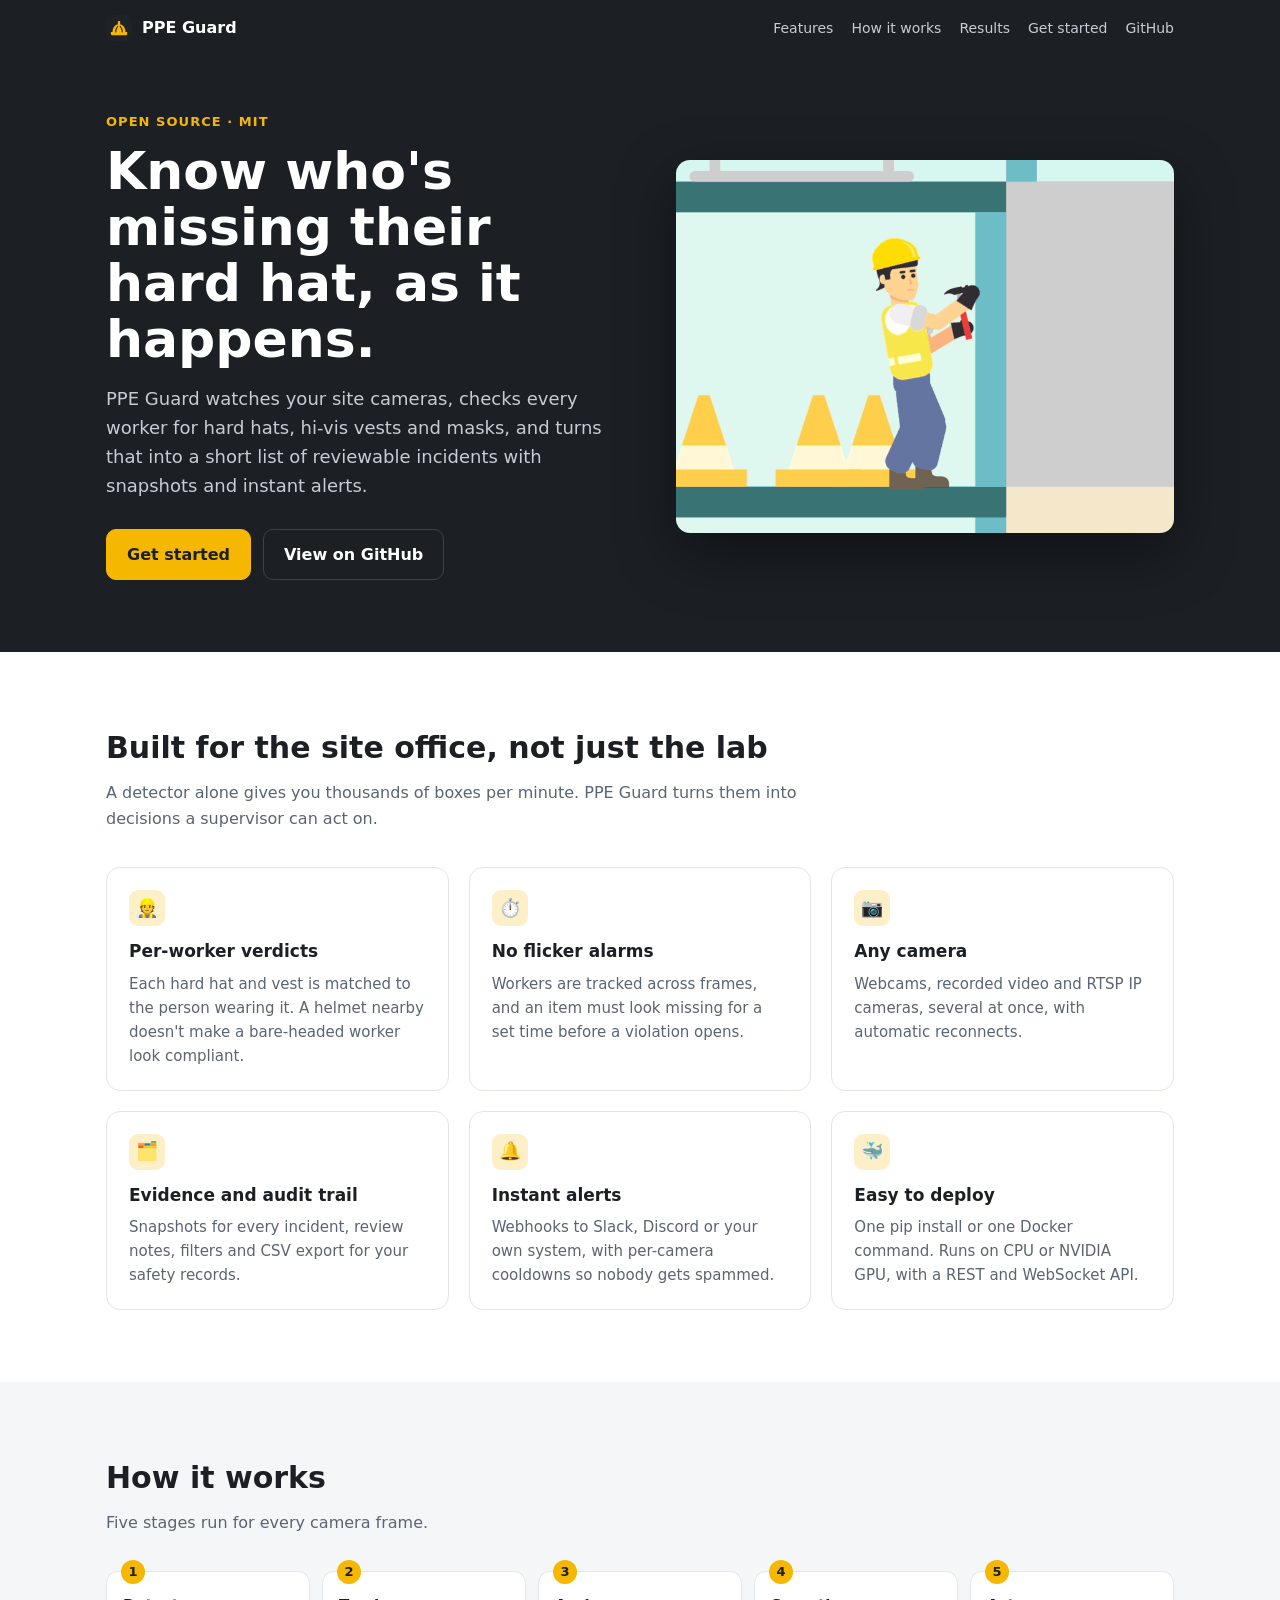
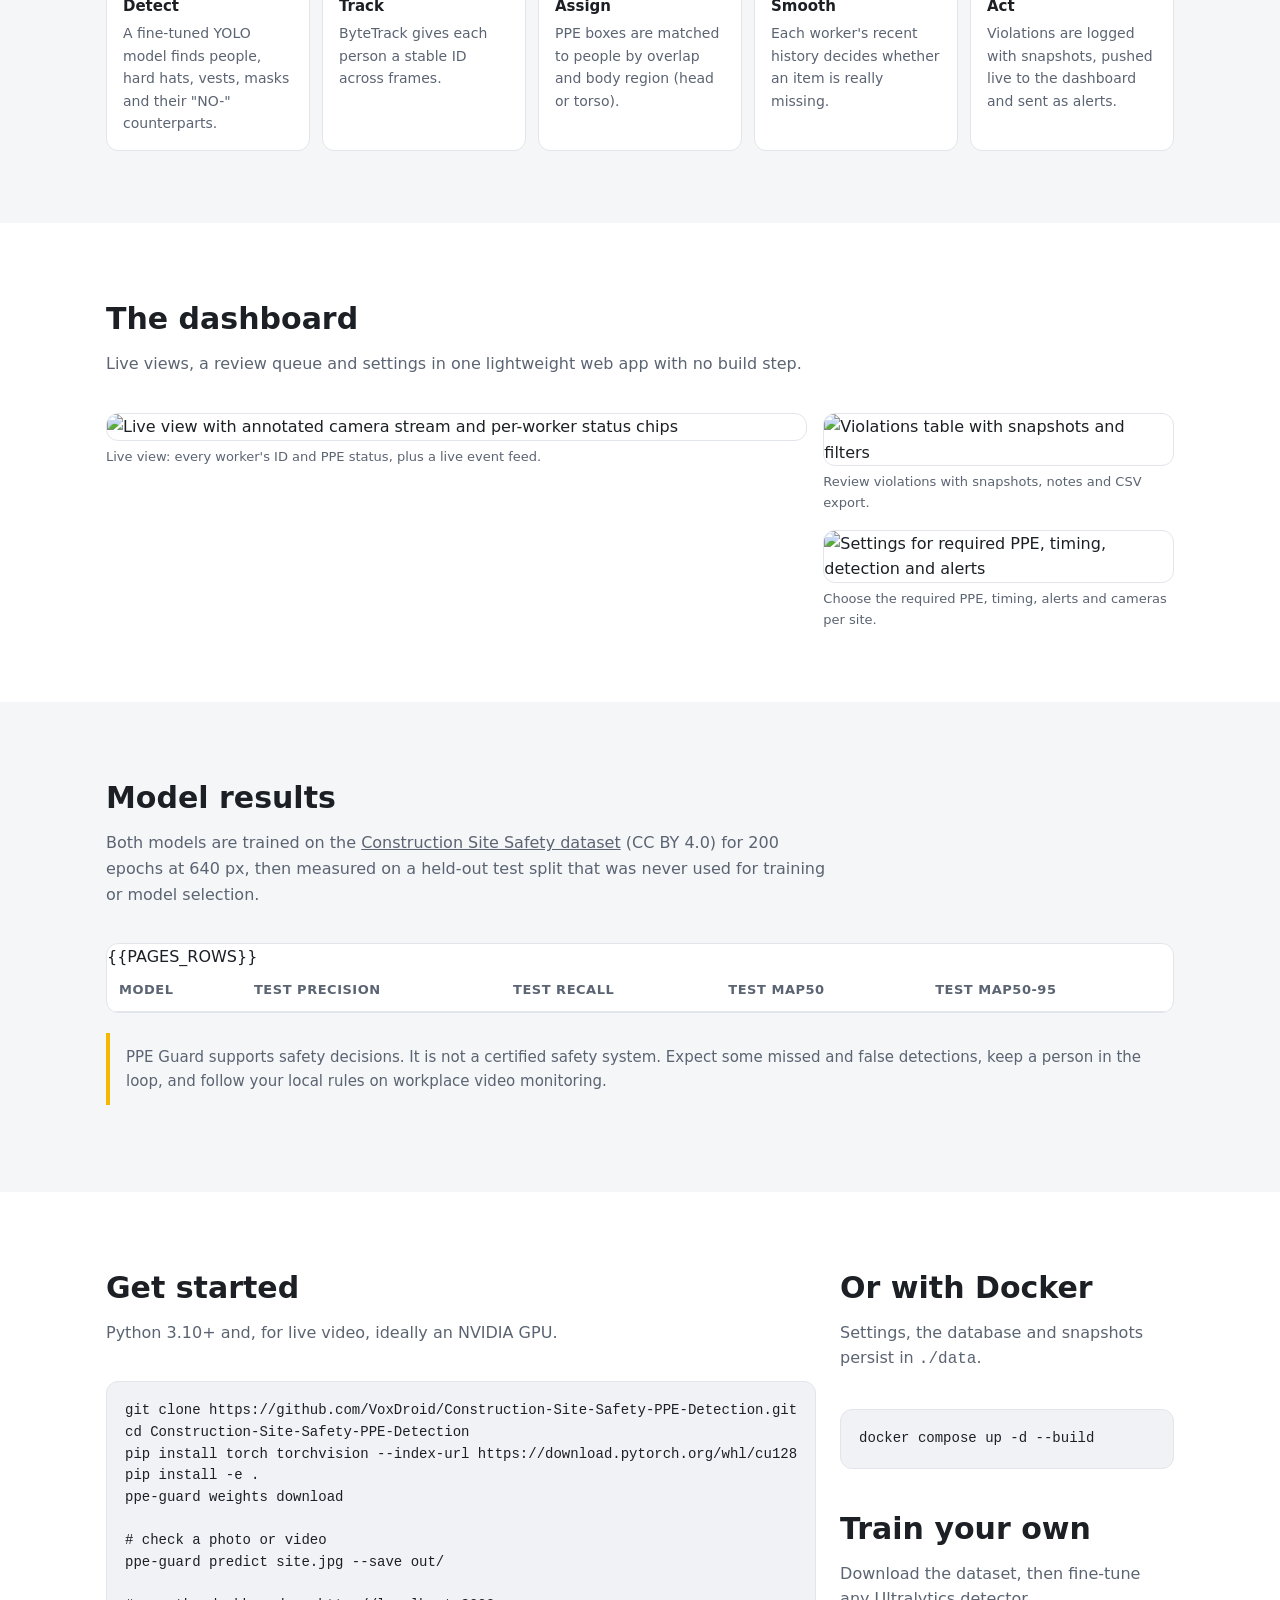
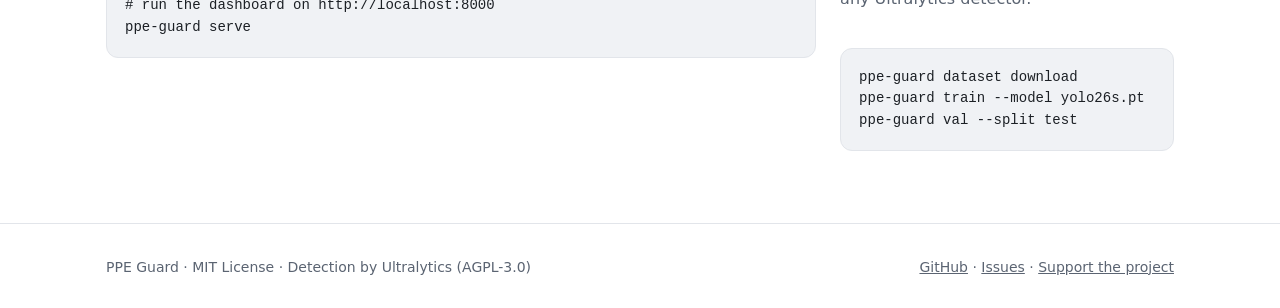
==== docs/index.html @ 32b02dff "Rewrite README, add landing page, changelog and contributing guide Metrics are re-measured with ppe-" ====
<!doctype html>
<html lang="en">
<head>
  <meta charset="utf-8">
  <meta name="viewport" content="width=device-width, initial-scale=1">
  <title>PPE Guard | Construction site PPE detection</title>
  <meta name="description" content="Open-source, real-time PPE compliance monitoring for construction sites. YOLO detection, per-worker tracking, violation snapshots, alerts and a web dashboard.">
  <meta property="og:title" content="PPE Guard">
  <meta property="og:description" content="Real-time PPE compliance monitoring for construction sites, judged per worker.">
  <meta property="og:image" content="assets/ppe.webp">
  <link rel="icon" href="assets/favicon.svg" type="image/svg+xml">
  <style>
    :root {
      --bg: #ffffff; --bg-2: #f5f6f8; --text: #1c2025; --muted: #5b6472; --border: #e2e5ea;
      --accent: #f5b700; --ink: #1c2025; --ok: #2e9e4f; --bad: #d93a3a; --code: #f0f2f5;
    }
    @media (prefers-color-scheme: dark) {
      :root:not([data-theme="light"]) {
        --bg: #111418; --bg-2: #181c22; --text: #e6e8eb; --muted: #98a2b3; --border: #2a3039; --code: #1f242c;
      }
    }
    :root[data-theme="dark"] { --bg: #111418; --bg-2: #181c22; --text: #e6e8eb; --muted: #98a2b3; --border: #2a3039; --code: #1f242c; }
    * { box-sizing: border-box; }
    html { scroll-behavior: smooth; }
    body { margin: 0; background: var(--bg); color: var(--text); font: 16px/1.6 system-ui, -apple-system, "Segoe UI", Roboto, sans-serif; }
    a { color: inherit; }
    img { max-width: 100%; display: block; }
    .wrap { max-width: 1100px; margin: 0 auto; padding: 0 16px; }
    nav { position: sticky; top: 0; z-index: 5; background: #1c2025; color: #fff; }
    nav .wrap { display: flex; align-items: center; gap: 20px; height: 56px; }
    nav .brand { display: flex; gap: 10px; align-items: center; font-weight: 700; text-decoration: none; }
    nav .links { margin-left: auto; display: flex; gap: 18px; font-size: 14px; }
    nav .links a { text-decoration: none; color: #c7ccd4; }
    nav .links a:hover { color: #fff; }
    .hero { background: #1c2025; color: #fff; padding: 56px 0 72px; }
    .hero .wrap { display: grid; grid-template-columns: 1.05fr 1fr; gap: 48px; align-items: center; }
    .eyebrow { color: var(--accent); font-weight: 700; letter-spacing: .08em; text-transform: uppercase; font-size: 13px; }
    h1 { font-size: clamp(34px, 5vw, 52px); line-height: 1.08; margin: 10px 0 18px; }
    .hero p { color: #c7ccd4; font-size: 18px; margin: 0 0 28px; }
    .btns { display: flex; gap: 12px; flex-wrap: wrap; }
    .btn { display: inline-block; padding: 12px 20px; border-radius: 10px; font-weight: 600; text-decoration: none; border: 1px solid #3a414c; }
    .btn.primary { background: var(--accent); color: var(--ink); border-color: var(--accent); }
    .hero img { border-radius: 14px; box-shadow: 0 20px 60px rgba(0,0,0,.45); }
    section { padding: 72px 0; }
    section.alt { background: var(--bg-2); }
    h2 { font-size: 30px; margin: 0 0 8px; }
    .lead { color: var(--muted); margin: 0 0 36px; max-width: 720px; }
    .grid { display: grid; grid-template-columns: repeat(3, minmax(0, 1fr)); gap: 20px; }
    .card { background: var(--bg); border: 1px solid var(--border); border-radius: 14px; padding: 22px; }
    .alt .card { background: var(--bg); }
    .card h3 { margin: 0 0 6px; font-size: 17px; }
    .card p { margin: 0; color: var(--muted); font-size: 15px; }
    .icon { width: 36px; height: 36px; border-radius: 9px; background: color-mix(in srgb, var(--accent) 22%, transparent); display: grid; place-items: center; margin-bottom: 12px; font-size: 18px; }
    .steps { display: grid; grid-template-columns: repeat(5, minmax(0, 1fr)); gap: 12px; counter-reset: s; }
    .step { border: 1px solid var(--border); border-radius: 12px; padding: 16px; background: var(--bg); position: relative; }
    .step::before { counter-increment: s; content: counter(s); position: absolute; top: -12px; left: 14px; background: var(--accent); color: var(--ink); width: 24px; height: 24px; border-radius: 50%; display: grid; place-items: center; font-weight: 700; font-size: 13px; }
    .step h3 { margin: 6px 0 4px; font-size: 15px; }
    .step p { margin: 0; font-size: 14px; color: var(--muted); }
    .shots { display: grid; grid-template-columns: 2fr 1fr; gap: 16px; }
    .shots figure { margin: 0; }
    .shots img { border-radius: 12px; border: 1px solid var(--border); }
    .shots figcaption { font-size: 13px; color: var(--muted); margin-top: 6px; }
    .shots .stack { display: grid; gap: 16px; }
    table { width: 100%; border-collapse: collapse; font-variant-numeric: tabular-nums; }
    th, td { text-align: left; padding: 10px 12px; border-bottom: 1px solid var(--border); }
    th { font-size: 13px; color: var(--muted); text-transform: uppercase; letter-spacing: .04em; }
    .table-wrap { overflow-x: auto; border: 1px solid var(--border); border-radius: 12px; background: var(--bg); }
    pre { background: var(--code); border: 1px solid var(--border); border-radius: 12px; padding: 18px; overflow-x: auto; font-size: 14px; line-height: 1.55; margin: 0; }
    code { font-family: ui-monospace, SFMono-Regular, Consolas, monospace; }
    .two { display: grid; grid-template-columns: 1fr 1fr; gap: 24px; align-items: start; }
    .note { border-left: 4px solid var(--accent); padding: 12px 16px; background: var(--bg-2); border-radius: 0 10px 10px 0; color: var(--muted); font-size: 15px; }
    footer { padding: 32px 0; color: var(--muted); font-size: 14px; border-top: 1px solid var(--border); }
    footer .wrap { display: flex; gap: 16px; flex-wrap: wrap; justify-content: space-between; }
    @media (max-width: 900px) {
      .hero .wrap, .two, .shots { grid-template-columns: 1fr; }
      .grid { grid-template-columns: 1fr 1fr; }
      .steps { grid-template-columns: 1fr 1fr; row-gap: 24px; }
    }
    @media (max-width: 600px) {
      nav .links a:not(.gh) { display: none; }
      .grid, .steps { grid-template-columns: 1fr; }
      section { padding: 52px 0; }
    }
  </style>
</head>
<body>
  <nav>
    <div class="wrap">
      <a class="brand" href="#"><img src="assets/favicon.svg" alt="" width="26" height="26"> PPE Guard</a>
      <div class="links">
        <a href="#features">Features</a>
        <a href="#how">How it works</a>
        <a href="#results">Results</a>
        <a href="#start">Get started</a>
        <a class="gh" href="https://github.com/VoxDroid/Construction-Site-Safety-PPE-Detection">GitHub</a>
      </div>
    </div>
  </nav>

  <header class="hero">
    <div class="wrap">
      <div>
        <div class="eyebrow">Open source · MIT</div>
        <h1>Know who's missing their hard hat, as it happens.</h1>
        <p>PPE Guard watches your site cameras, checks every worker for hard hats, hi-vis vests and masks, and turns that into a short list of reviewable incidents with snapshots and instant alerts.</p>
        <div class="btns">
          <a class="btn primary" href="#start">Get started</a>
          <a class="btn" href="https://github.com/VoxDroid/Construction-Site-Safety-PPE-Detection">View on GitHub</a>
        </div>
      </div>
      <img src="assets/demo.gif" alt="Detection boxes around workers' hard hats and vests on a construction site" width="560">
    </div>
  </header>

  <section id="features">
    <div class="wrap">
      <h2>Built for the site office, not just the lab</h2>
      <p class="lead">A detector alone gives you thousands of boxes per minute. PPE Guard turns them into decisions a supervisor can act on.</p>
      <div class="grid">
        <div class="card"><div class="icon">👷</div><h3>Per-worker verdicts</h3><p>Each hard hat and vest is matched to the person wearing it. A helmet nearby doesn't make a bare-headed worker look compliant.</p></div>
        <div class="card"><div class="icon">⏱️</div><h3>No flicker alarms</h3><p>Workers are tracked across frames, and an item must look missing for a set time before a violation opens.</p></div>
        <div class="card"><div class="icon">📷</div><h3>Any camera</h3><p>Webcams, recorded video and RTSP IP cameras, several at once, with automatic reconnects.</p></div>
        <div class="card"><div class="icon">🗂️</div><h3>Evidence and audit trail</h3><p>Snapshots for every incident, review notes, filters and CSV export for your safety records.</p></div>
        <div class="card"><div class="icon">🔔</div><h3>Instant alerts</h3><p>Webhooks to Slack, Discord or your own system, with per-camera cooldowns so nobody gets spammed.</p></div>
        <div class="card"><div class="icon">🐳</div><h3>Easy to deploy</h3><p>One pip install or one Docker command. Runs on CPU or NVIDIA GPU, with a REST and WebSocket API.</p></div>
      </div>
    </div>
  </section>

  <section id="how" class="alt">
    <div class="wrap">
      <h2>How it works</h2>
      <p class="lead">Five stages run for every camera frame.</p>
      <div class="steps">
        <div class="step"><h3>Detect</h3><p>A fine-tuned YOLO model finds people, hard hats, vests, masks and their "NO-" counterparts.</p></div>
        <div class="step"><h3>Track</h3><p>ByteTrack gives each person a stable ID across frames.</p></div>
        <div class="step"><h3>Assign</h3><p>PPE boxes are matched to people by overlap and body region (head or torso).</p></div>
        <div class="step"><h3>Smooth</h3><p>Each worker's recent history decides whether an item is really missing.</p></div>
        <div class="step"><h3>Act</h3><p>Violations are logged with snapshots, pushed live to the dashboard and sent as alerts.</p></div>
      </div>
    </div>
  </section>

  <section>
    <div class="wrap">
      <h2>The dashboard</h2>
      <p class="lead">Live views, a review queue and settings in one lightweight web app with no build step.</p>
      <div class="shots">
        <figure><img src="assets/dashboard-live.png" alt="Live view with annotated camera stream and per-worker status chips" loading="lazy"><figcaption>Live view: every worker's ID and PPE status, plus a live event feed.</figcaption></figure>
        <div class="stack">
          <figure><img src="assets/dashboard-violations.png" alt="Violations table with snapshots and filters" loading="lazy"><figcaption>Review violations with snapshots, notes and CSV export.</figcaption></figure>
          <figure><img src="assets/dashboard-settings.png" alt="Settings for required PPE, timing, detection and alerts" loading="lazy"><figcaption>Choose the required PPE, timing, alerts and cameras per site.</figcaption></figure>
        </div>
      </div>
    </div>
  </section>

  <section id="results" class="alt">
    <div class="wrap">
      <h2>Model results</h2>
      <p class="lead">Both models are trained on the <a href="https://universe.roboflow.com/roboflow-universe-projects/construction-site-safety">Construction Site Safety dataset</a> (CC BY 4.0) for 200 epochs at 640 px, then measured on a held-out test split that was never used for training or model selection.</p>
      <div class="table-wrap">
        <table>
          <thead><tr><th>Model</th><th>Test precision</th><th>Test recall</th><th>Test mAP50</th><th>Test mAP50-95</th></tr></thead>
          <tbody>
            {{PAGES_ROWS}}
          </tbody>
        </table>
      </div>
      <p class="note" style="margin-top:20px">PPE Guard supports safety decisions. It is not a certified safety system. Expect some missed and false detections, keep a person in the loop, and follow your local rules on workplace video monitoring.</p>
    </div>
  </section>

  <section id="start">
    <div class="wrap two">
      <div>
        <h2>Get started</h2>
        <p class="lead">Python 3.10+ and, for live video, ideally an NVIDIA GPU.</p>
<pre><code>git clone https://github.com/VoxDroid/Construction-Site-Safety-PPE-Detection.git
cd Construction-Site-Safety-PPE-Detection
pip install torch torchvision --index-url https://download.pytorch.org/whl/cu128
pip install -e .
ppe-guard weights download

# check a photo or video
ppe-guard predict site.jpg --save out/

# run the dashboard on http://localhost:8000
ppe-guard serve</code></pre>
      </div>
      <div>
        <h2>Or with Docker</h2>
        <p class="lead">Settings, the database and snapshots persist in <code>./data</code>.</p>
<pre><code>docker compose up -d --build</code></pre>
        <h2 style="margin-top:36px">Train your own</h2>
        <p class="lead">Download the dataset, then fine-tune any Ultralytics detector.</p>
<pre><code>ppe-guard dataset download
ppe-guard train --model yolo26s.pt
ppe-guard val --split test</code></pre>
      </div>
    </div>
  </section>

  <footer>
    <div class="wrap">
      <span>PPE Guard · MIT License · Detection by Ultralytics (AGPL-3.0)</span>
      <span><a href="https://github.com/VoxDroid/Construction-Site-Safety-PPE-Detection">GitHub</a> · <a href="https://github.com/VoxDroid/Construction-Site-Safety-PPE-Detection/issues">Issues</a> · <a href="https://ko-fi.com/izeno">Support the project</a></span>
    </div>
  </footer>
</body>
</html>
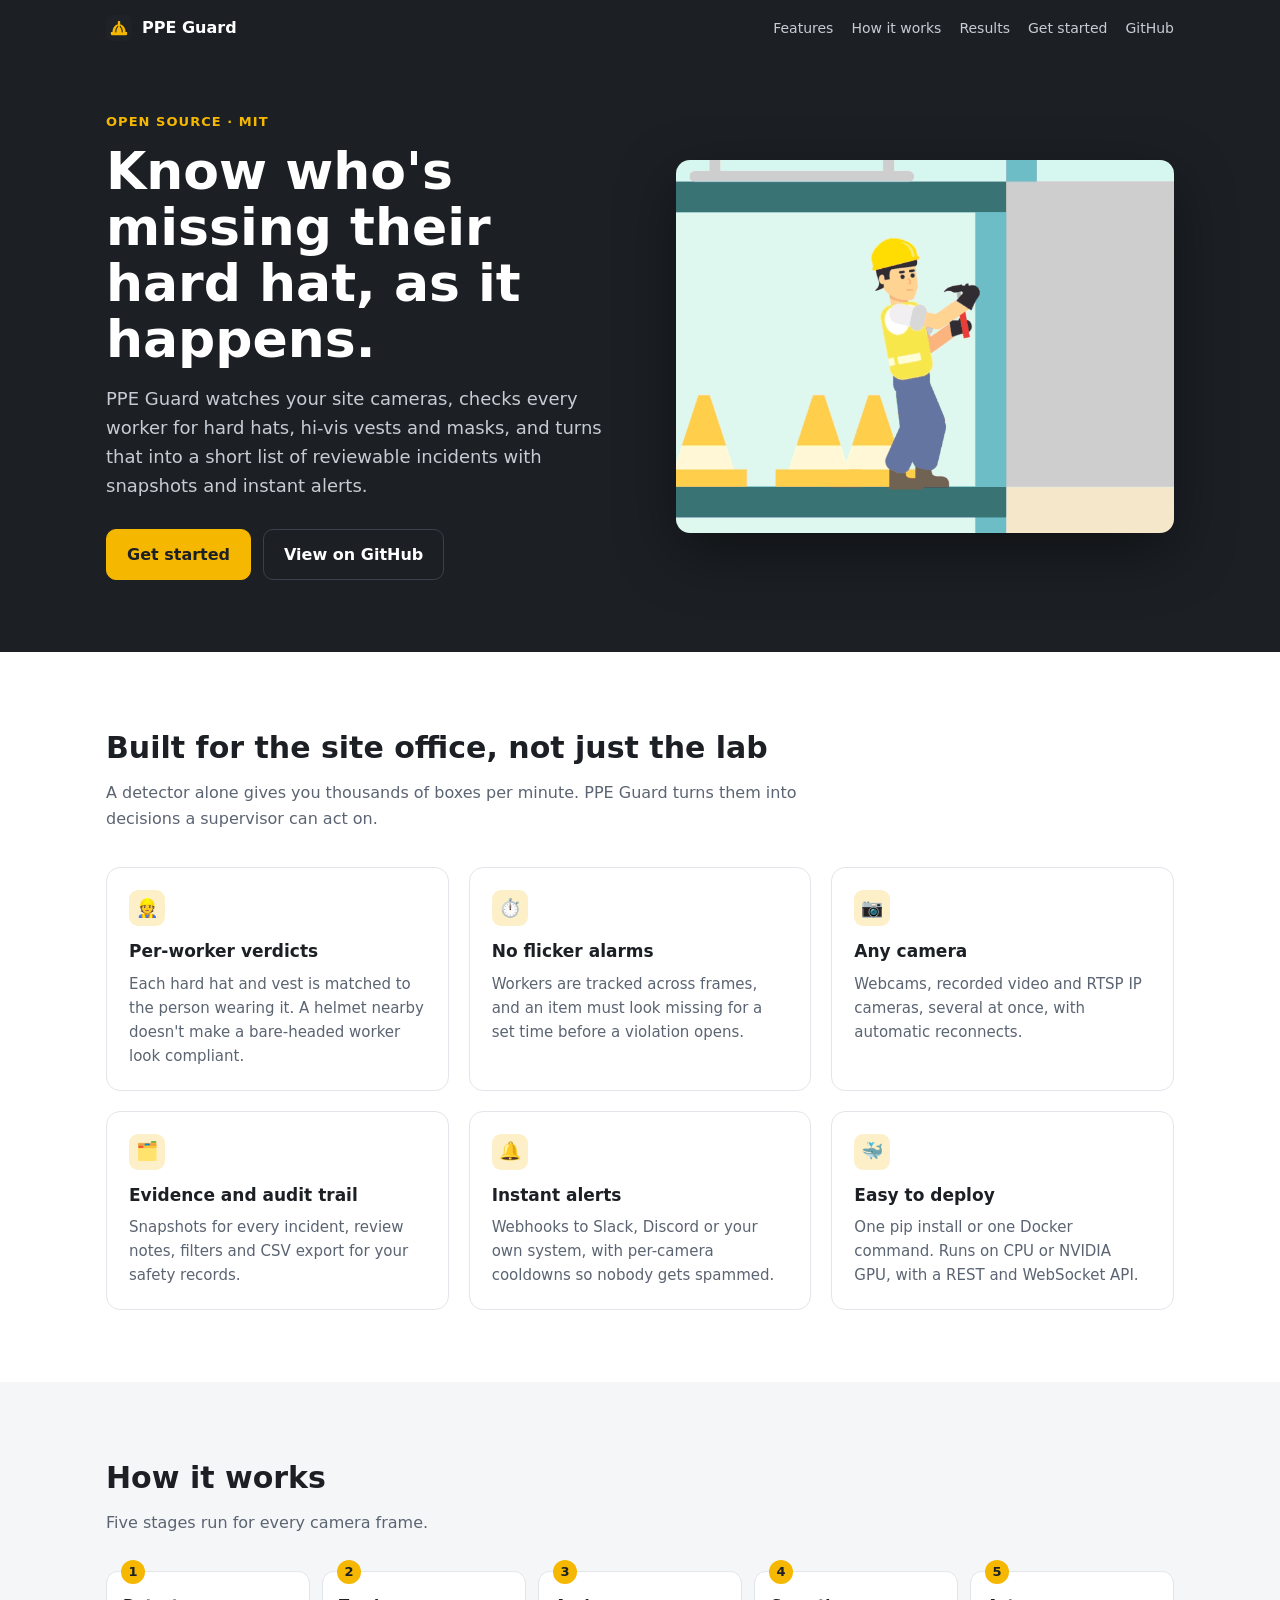
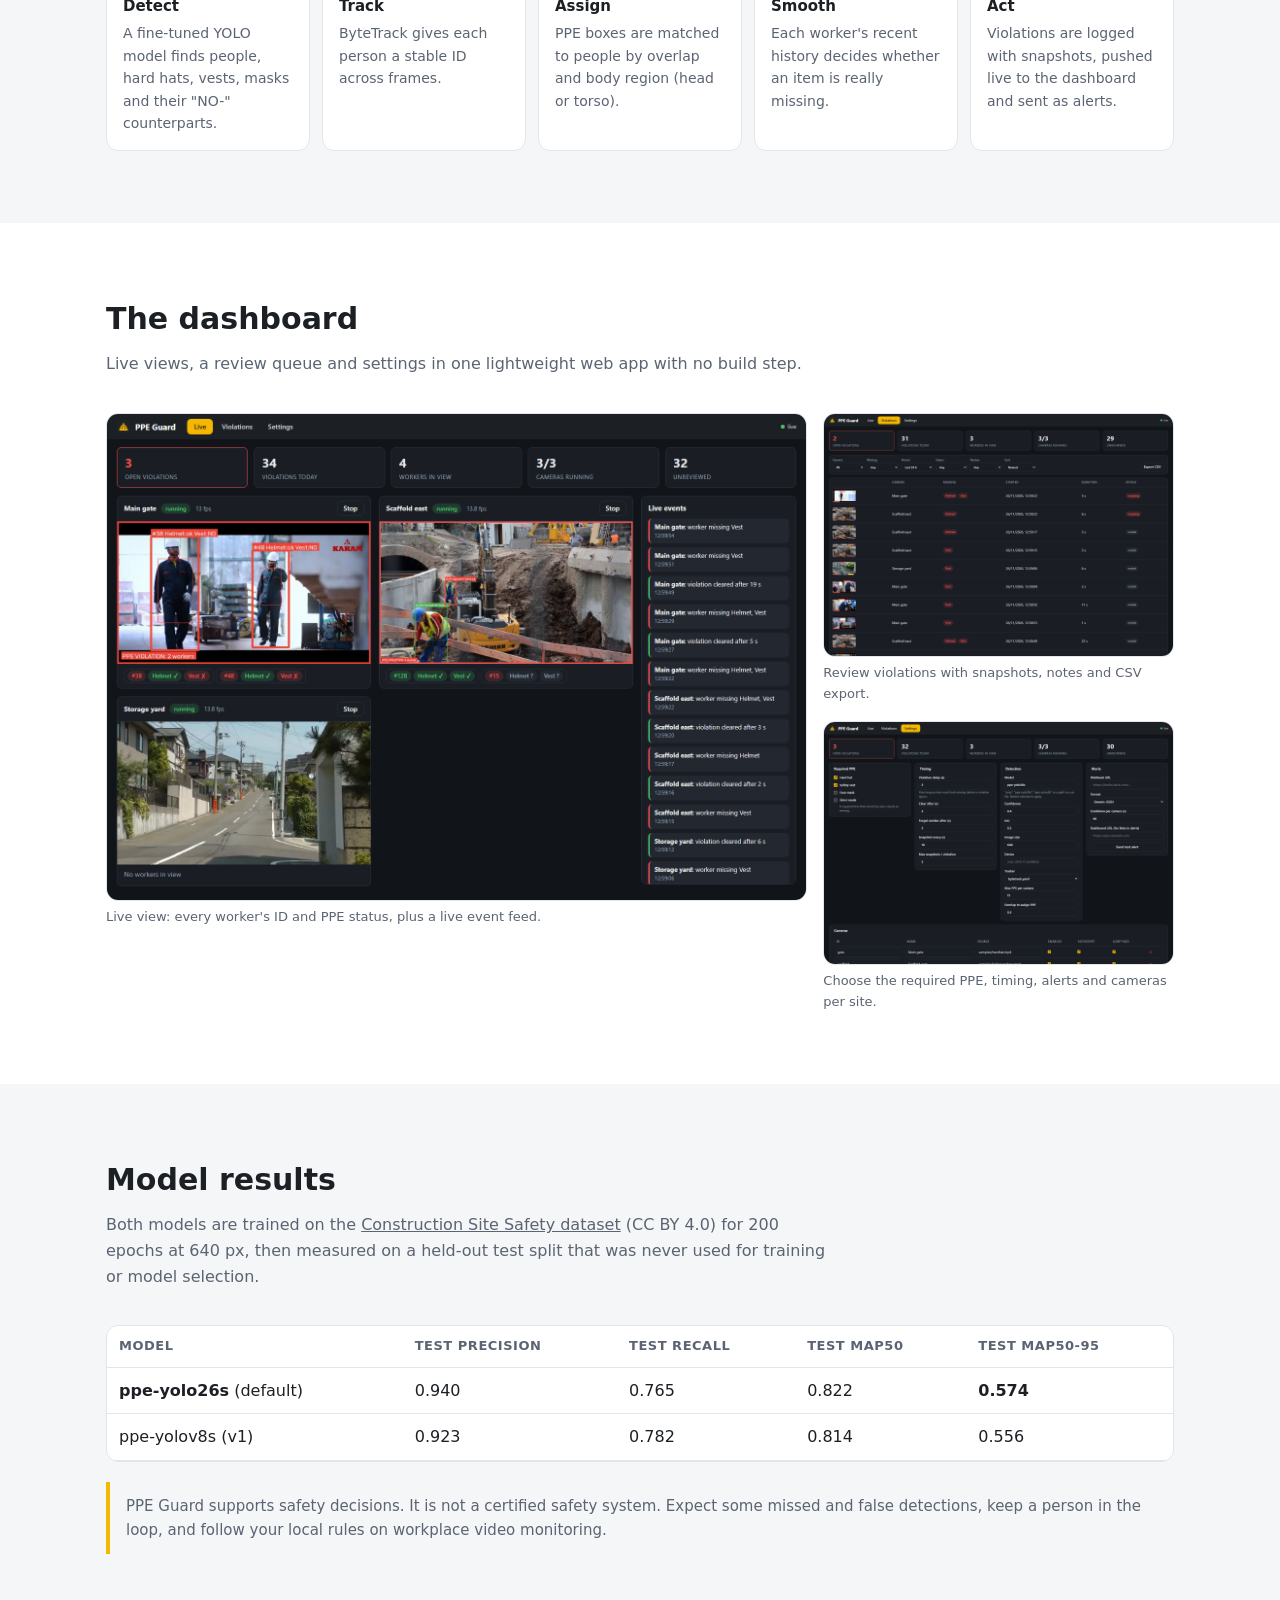
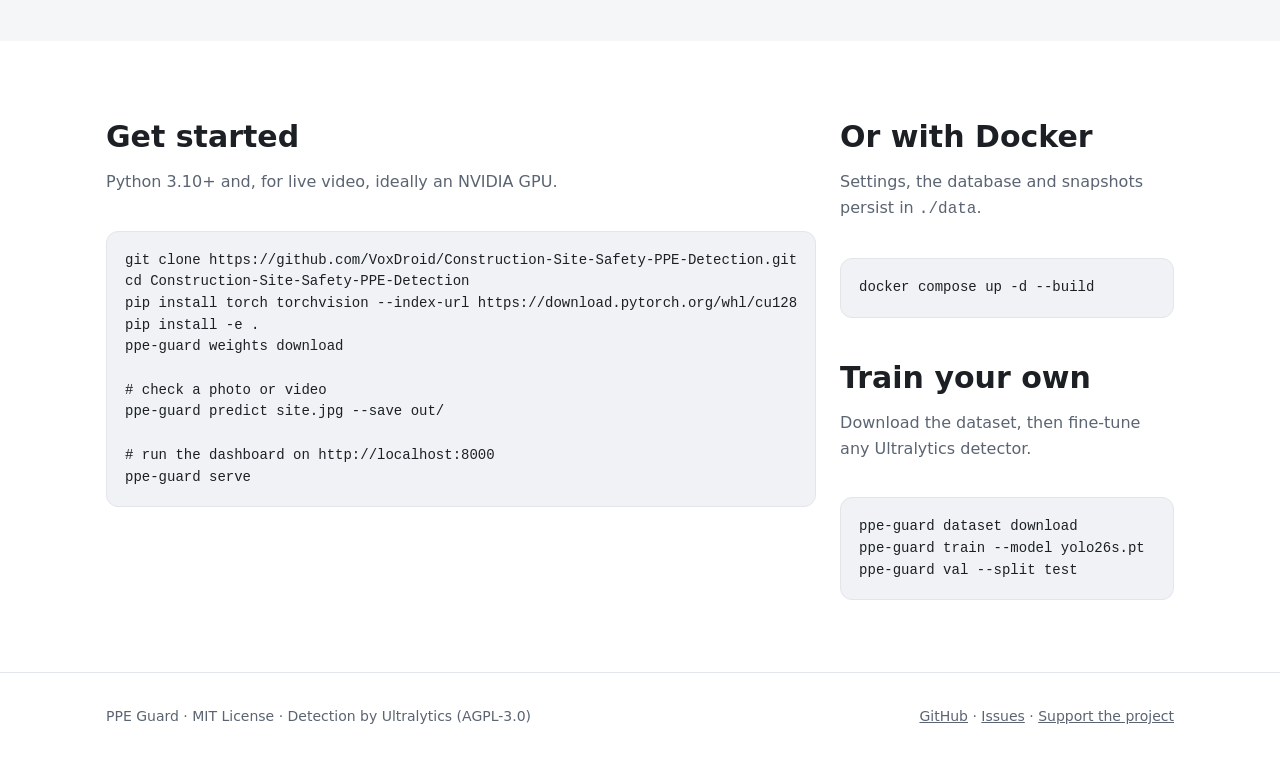
==== commit a1a42aee: "Add YOLO26s results, fill in model metrics and dashboard screenshots YOLO26s (200 epochs) is the def" ====
--- a/docs/index.html
+++ b/docs/index.html
@@ -163,7 +163,8 @@
         <table>
           <thead><tr><th>Model</th><th>Test precision</th><th>Test recall</th><th>Test mAP50</th><th>Test mAP50-95</th></tr></thead>
           <tbody>
-            {{PAGES_ROWS}}
+            <tr><td><strong>ppe-yolo26s</strong> (default)</td><td>0.940</td><td>0.765</td><td>0.822</td><td><strong>0.574</strong></td></tr>
+            <tr><td>ppe-yolov8s (v1)</td><td>0.923</td><td>0.782</td><td>0.814</td><td>0.556</td></tr>
           </tbody>
         </table>
       </div>
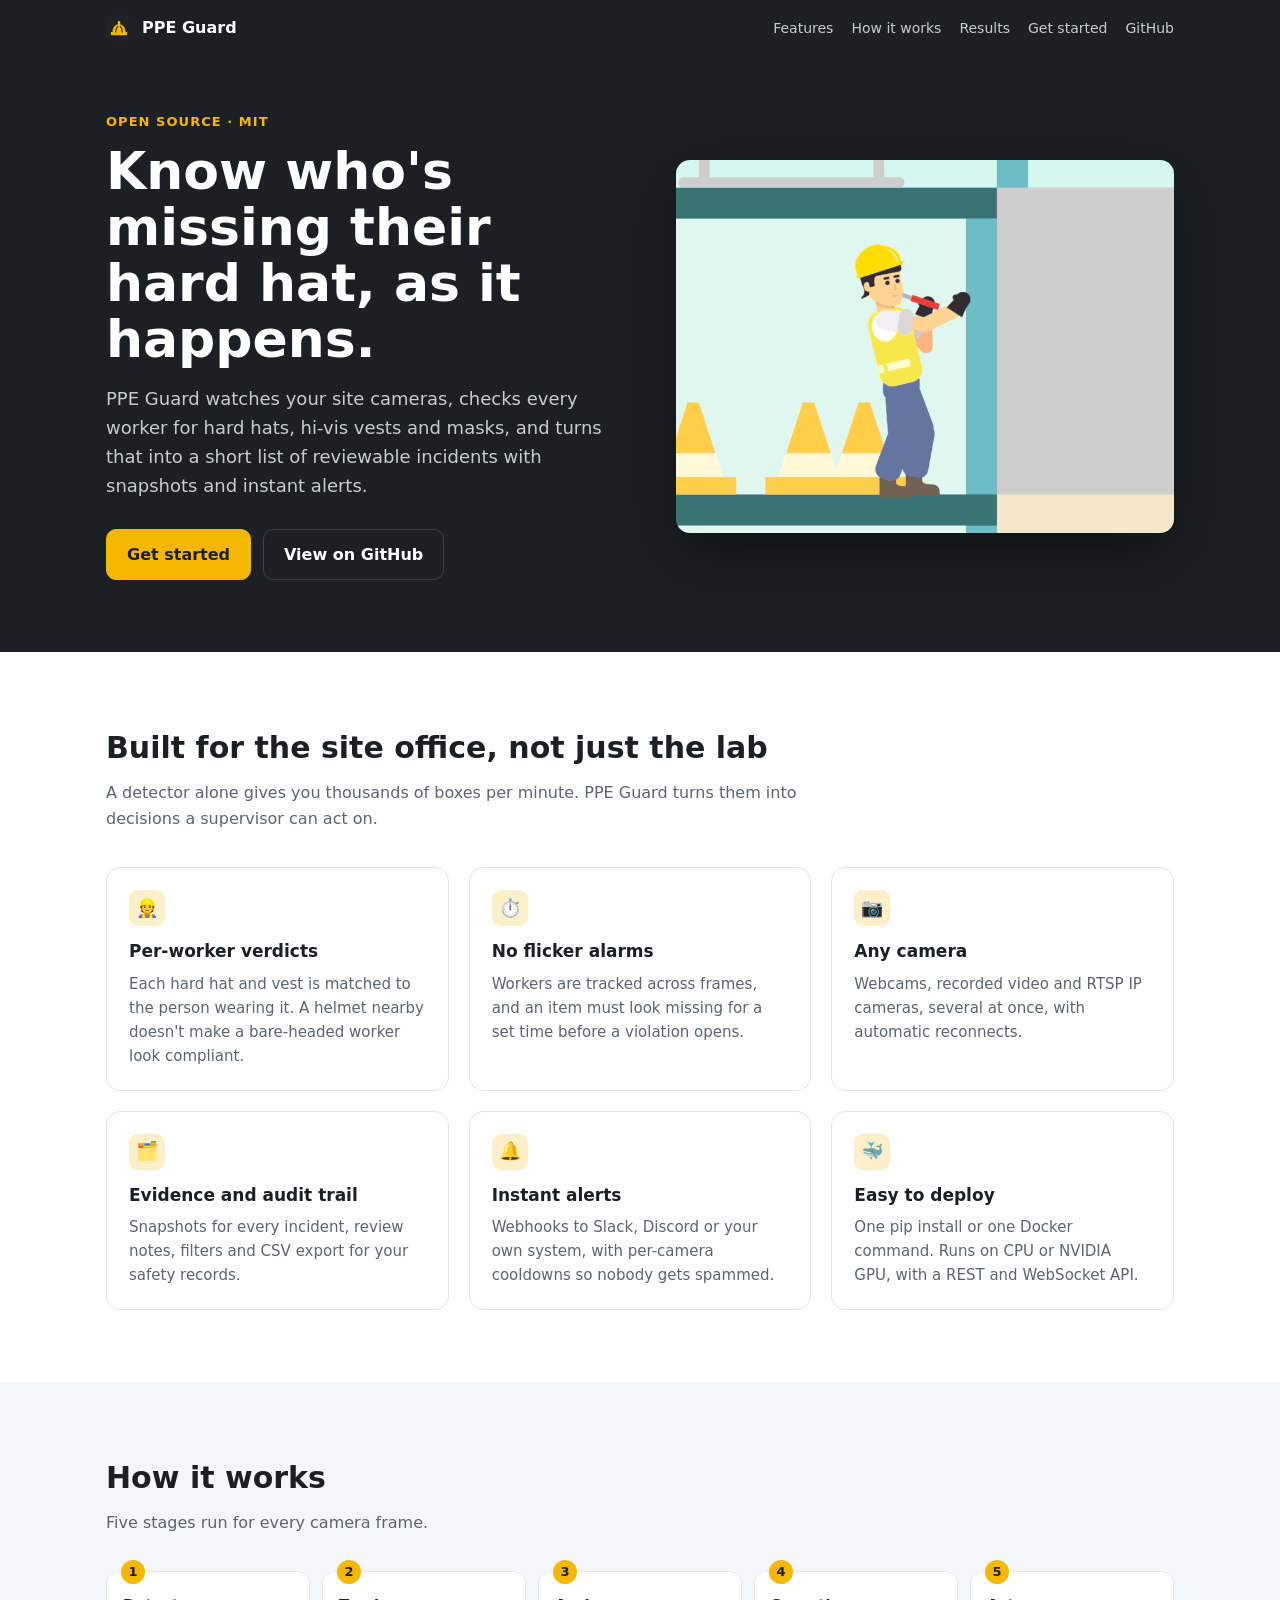
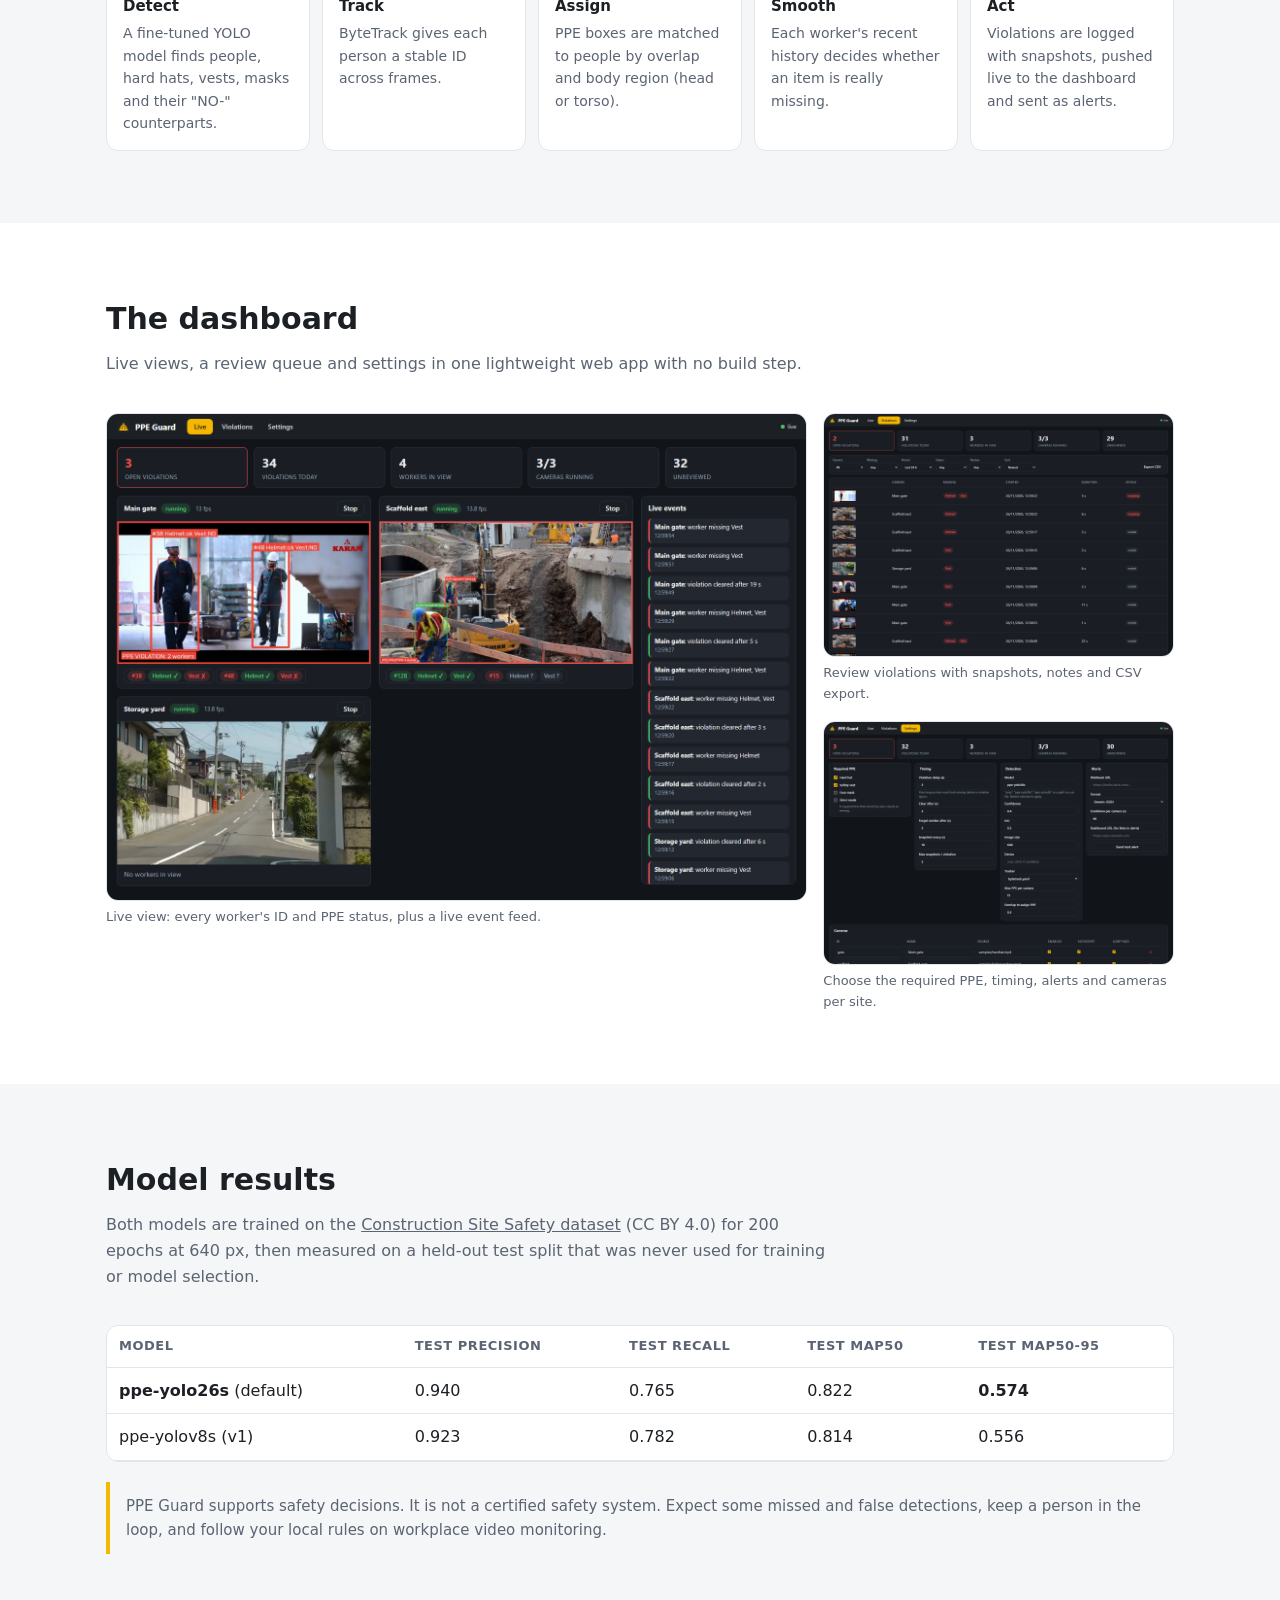
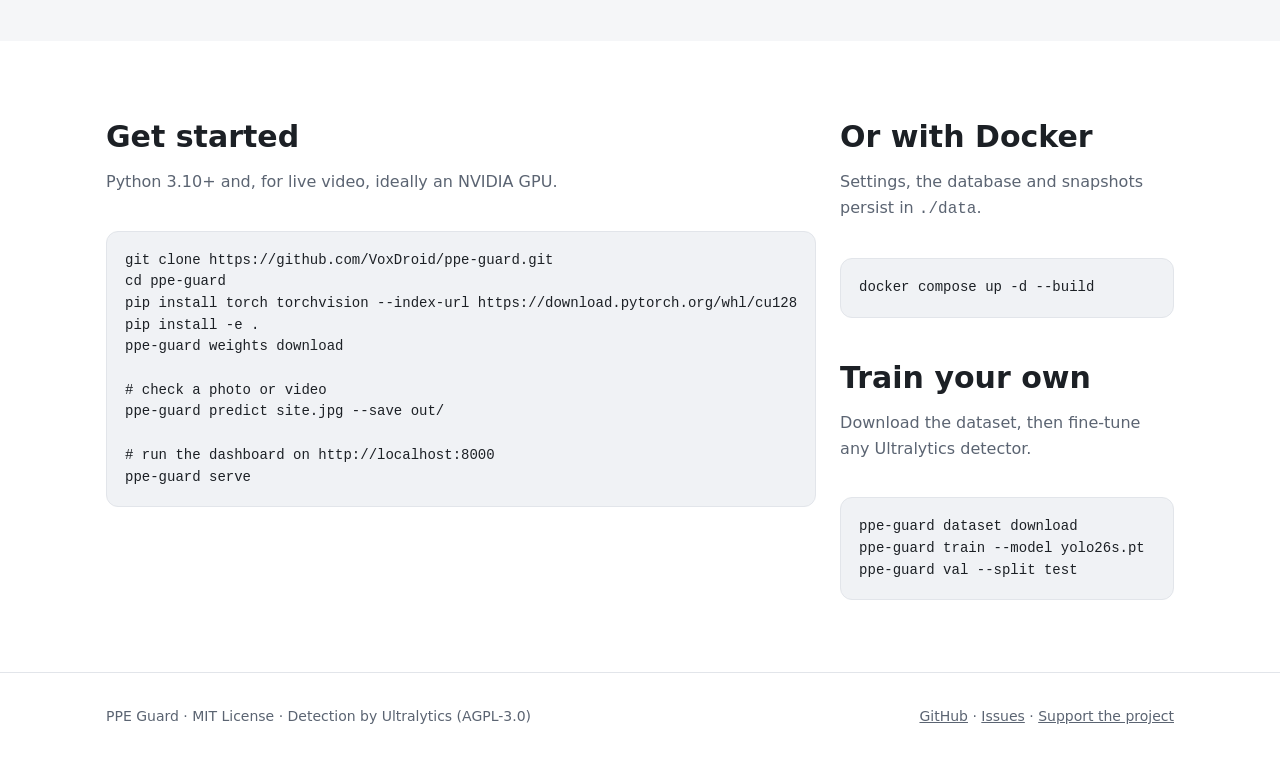
==== commit f5a6c3e2: "Add zones, analytics, reports, login, violation clips and Analyze - Zones per camera: PPE zones (wit" ====
--- a/docs/index.html
+++ b/docs/index.html
@@ -92,7 +92,7 @@
         <a href="#how">How it works</a>
         <a href="#results">Results</a>
         <a href="#start">Get started</a>
-        <a class="gh" href="https://github.com/VoxDroid/Construction-Site-Safety-PPE-Detection">GitHub</a>
+        <a class="gh" href="https://github.com/VoxDroid/ppe-guard">GitHub</a>
       </div>
     </div>
   </nav>
@@ -105,7 +105,7 @@
         <p>PPE Guard watches your site cameras, checks every worker for hard hats, hi-vis vests and masks, and turns that into a short list of reviewable incidents with snapshots and instant alerts.</p>
         <div class="btns">
           <a class="btn primary" href="#start">Get started</a>
-          <a class="btn" href="https://github.com/VoxDroid/Construction-Site-Safety-PPE-Detection">View on GitHub</a>
+          <a class="btn" href="https://github.com/VoxDroid/ppe-guard">View on GitHub</a>
         </div>
       </div>
       <img src="assets/demo.gif" alt="Detection boxes around workers' hard hats and vests on a construction site" width="560">
@@ -177,8 +177,8 @@
       <div>
         <h2>Get started</h2>
         <p class="lead">Python 3.10+ and, for live video, ideally an NVIDIA GPU.</p>
-<pre><code>git clone https://github.com/VoxDroid/Construction-Site-Safety-PPE-Detection.git
-cd Construction-Site-Safety-PPE-Detection
+<pre><code>git clone https://github.com/VoxDroid/ppe-guard.git
+cd ppe-guard
 pip install torch torchvision --index-url https://download.pytorch.org/whl/cu128
 pip install -e .
 ppe-guard weights download
@@ -205,7 +205,7 @@
   <footer>
     <div class="wrap">
       <span>PPE Guard · MIT License · Detection by Ultralytics (AGPL-3.0)</span>
-      <span><a href="https://github.com/VoxDroid/Construction-Site-Safety-PPE-Detection">GitHub</a> · <a href="https://github.com/VoxDroid/Construction-Site-Safety-PPE-Detection/issues">Issues</a> · <a href="https://ko-fi.com/izeno">Support the project</a></span>
+      <span><a href="https://github.com/VoxDroid/ppe-guard">GitHub</a> · <a href="https://github.com/VoxDroid/ppe-guard/issues">Issues</a> · <a href="https://ko-fi.com/izeno">Support the project</a></span>
     </div>
   </footer>
 </body>
